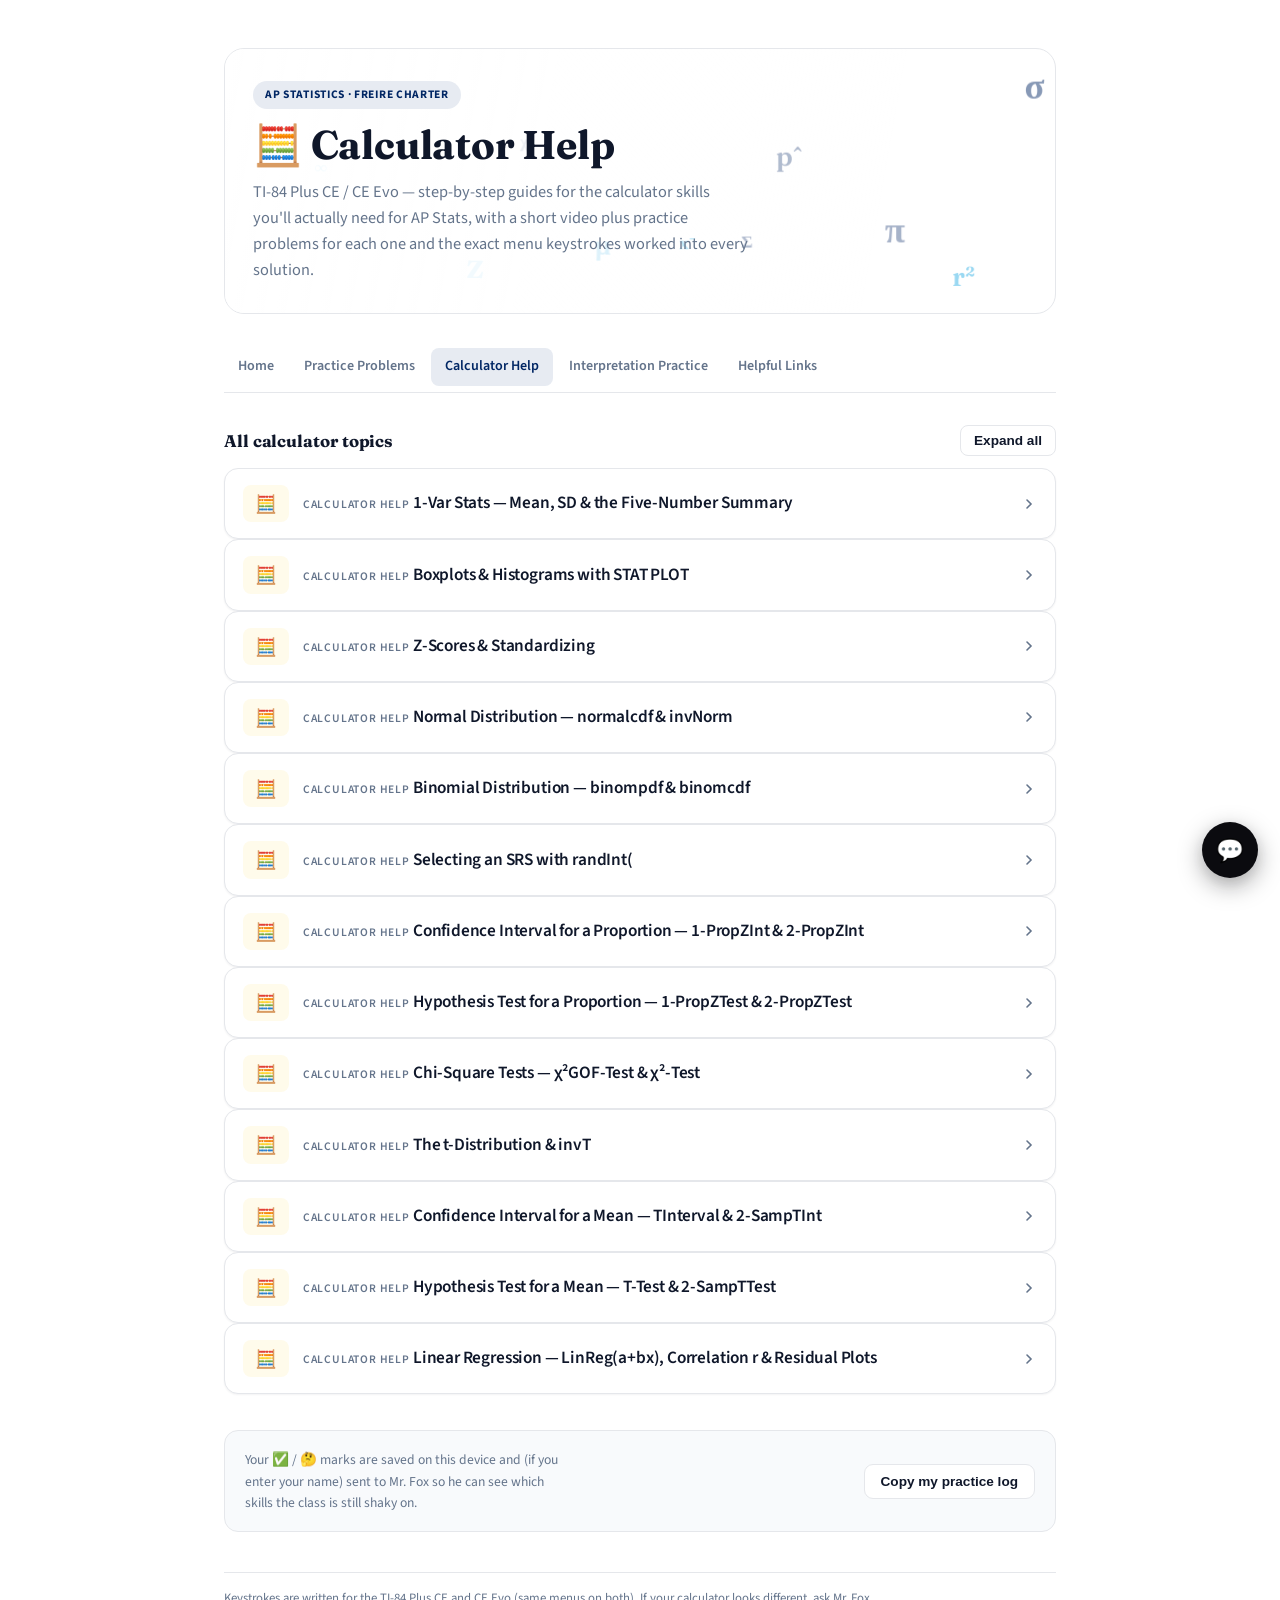
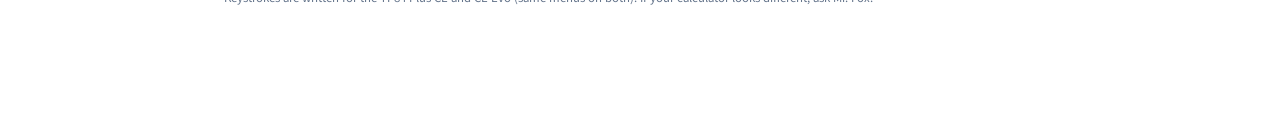
==== calculator.html @ 46e2b370 "Add files via upload" ====
<!doctype html>
<html>
<head>
<meta charset="utf-8">
<meta name="viewport" content="width=device-width,initial-scale=1">
<title>Calculator Help — Stat Index</title>
<link rel="preconnect" href="https://fonts.googleapis.com">
<link rel="preconnect" href="https://fonts.gstatic.com" crossorigin>
<link rel="stylesheet" href="https://fonts.googleapis.com/css2?family=Fraunces:wght@500;600;700&family=Source+Sans+3:wght@400;500;600;700&family=IBM+Plex+Mono:wght@500;600&display=swap">
<link rel="stylesheet" href="styles.css">
</head>
<body>
<div class="wrap">
  <header class="top" data-anim="symbols">
    <div class="symbol-layer" aria-hidden="true"></div>
    <div class="scrim" aria-hidden="true"></div>
    <span class="eyebrow">AP Statistics · Freire Charter</span>
    <h1>🧮 Calculator Help</h1>
    <p>TI-84 Plus CE / CE Evo — step-by-step guides for the calculator skills you'll actually need for AP Stats, with a short video plus practice problems for each one and the exact menu keystrokes worked into every solution.</p>
  </header>

  <nav class="sitenav">
    <a href="index.html" data-nav>Home</a>
    <a href="practice.html" data-nav>Practice Problems</a>
    <a href="calculator.html" data-nav>Calculator Help</a>
    <a href="interpretation.html" data-nav>Interpretation Practice</a>
    <a href="links.html" data-nav>Helpful Links</a>
  </nav>

  <div class="browse-toggle" id="calcSection">
    <h2 style="font-size:1.05rem;margin:0;">All calculator topics</h2>
    <button id="calcExpandAll">Expand all</button>
  </div>
  <div id="calcBrowse"></div>

  <div class="log-bar">
    <p>Your ✅ / 🤔 marks are saved on this device and (if you enter your name) sent to Mr. Fox so he can see which skills the class is still shaky on.</p>
    <button id="copyLog">Copy my practice log</button>
  </div>

  <footer class="note">
    Keystrokes are written for the TI-84 Plus CE and CE Evo (same menus on both). If your calculator looks different, ask Mr. Fox.
  </footer>
</div>

<div class="toast" id="toast"></div>

<div class="name-modal" id="nameModal" hidden>
  <div class="name-modal-box">
    <div class="nm-title">Quick — before that's logged</div>
    <div class="nm-body">What's your name? This lets Mr. Fox see which skills the class is still shaky on. It's saved on this device, so you'll only enter it once.</div>
    <input id="nameInput" type="text" placeholder="First and last name" maxlength="60" autocomplete="off">
    <div class="nm-actions">
      <button id="nameSkip" type="button" class="nm-skip">Skip — just log on my device</button>
      <button id="nameSave" type="button" class="nm-save">Save</button>
    </div>
  </div>
</div>

<script src="data.js"></script>
<script src="app.js"></script>
</body>
</html>
---- styles.css ----
:root{
    --ink:#0f172a;
    --ink-soft:#64748b;
    --paper:#ffffff;
    --bg-subtle:#f8fafc;
    --surface:#ffffff;
    --line:#e5e7eb;
    /* Villanova Navy (Pantone 281) — main accent */
    --accent:#002664;
    --accent-deep:#002664;
    --accent-tint:#e7ebf2;
    /* Villanova Light Blue (Pantone 298) — second accent, used mainly in the hero animations */
    --accent2:#41b6e6;
    --accent2-tint:#e7f6fc;
    /* near-black — "Ask Mr. Fox" widget chrome only */
    --widget:#0b0b0f;
    --widget-ink:#ffffff;
    --success:#059669;
    --success-tint:#ecfdf5;
    --warning:#d97706;
    --warning-tint:#fffbeb;
    --focus:#002664;
    --shadow-sm:0 1px 2px rgba(15,23,42,.05);
    --shadow-md:0 4px 16px rgba(15,23,42,.07);
    --shadow-lg:0 16px 40px rgba(15,23,42,.12);
  }
  @media (prefers-color-scheme: dark){
    :root:not([data-theme="light"]){
      --ink:#f1f5f9;
      --ink-soft:#94a3b8;
      --paper:#0a0c10;
      --bg-subtle:#12151b;
      --surface:#14171f;
      --line:#262b36;
      --accent:#5b8fd6;
      --accent-deep:#8fb8e8;
      --accent-tint:#152036;
      --accent2:#41b6e6;
      --accent2-tint:#12222b;
      --widget:#1a1a22;
      --widget-ink:#ffffff;
      --success:#34d399;
      --success-tint:#0d2a1f;
      --warning:#fbbf24;
      --warning-tint:#332305;
      --focus:#5b8fd6;
      --shadow-sm:0 1px 2px rgba(0,0,0,.3);
      --shadow-md:0 4px 16px rgba(0,0,0,.4);
      --shadow-lg:0 16px 40px rgba(0,0,0,.5);
    }
  }
  :root[data-theme="dark"]{
    --ink:#f1f5f9;
    --ink-soft:#94a3b8;
    --paper:#0a0c10;
    --bg-subtle:#12151b;
    --surface:#14171f;
    --line:#262b36;
    --accent:#5b8fd6;
    --accent-deep:#8fb8e8;
    --accent-tint:#152036;
    --accent2:#41b6e6;
    --accent2-tint:#12222b;
    --widget:#1a1a22;
    --widget-ink:#ffffff;
    --success:#34d399;
    --success-tint:#0d2a1f;
    --warning:#fbbf24;
    --warning-tint:#332305;
    --focus:#5b8fd6;
    --shadow-sm:0 1px 2px rgba(0,0,0,.3);
    --shadow-md:0 4px 16px rgba(0,0,0,.4);
    --shadow-lg:0 16px 40px rgba(0,0,0,.5);
  }

  *{box-sizing:border-box;}
  body{
    background:var(--paper);
    color:var(--ink);
    font-family:"Source Sans 3", ui-sans-serif, system-ui, -apple-system, "Segoe UI", sans-serif;
    line-height:1.55;
    -webkit-font-smoothing:antialiased;
  }
  h1,h2,h3,.display{
    font-family:"Fraunces", Georgia, "Times New Roman", serif;
    font-weight:700;
    letter-spacing:-.005em;
    text-wrap:balance;
    color:var(--ink);
  }
  .mono, .lesson-num, .pages, .ced-chip{
    font-family:"IBM Plex Mono", ui-monospace, "SFMono-Regular", Menlo, monospace;
    font-variant-numeric:tabular-nums;
  }
  a{color:var(--accent-deep);}
  :focus-visible{outline:2px solid var(--focus); outline-offset:2px; border-radius:4px;}

  .wrap{max-width:880px; margin:0 auto; padding:40px 24px 96px;}

  header.top{
    position:relative; overflow:hidden;
    display:flex; flex-direction:column; gap:10px; margin-bottom:28px;
    padding:32px 28px 30px;
    border:1px solid var(--line); border-radius:20px;
    background:var(--paper);
  }
  header.top canvas.bg-anim{
    position:absolute; inset:0; width:100%; height:100%; z-index:0; pointer-events:none;
  }
  header.top .symbol-layer{
    position:absolute; inset:0; z-index:0; pointer-events:none; overflow:hidden;
  }
  header.top .scrim{
    position:absolute; inset:0; z-index:1; pointer-events:none;
    background:linear-gradient(100deg,
      color-mix(in srgb, var(--paper) 88%, transparent) 0%,
      color-mix(in srgb, var(--paper) 82%, transparent) 38%,
      color-mix(in srgb, var(--paper) 15%, transparent) 62%,
      color-mix(in srgb, var(--paper) 0%, transparent) 78%);
  }
  header.top .eyebrow, header.top h1, header.top p{position:relative; z-index:2;}
  header.top .symbol-layer .float-sym{
    position:absolute; font-family:"Fraunces",Georgia,serif; font-weight:600; line-height:1;
    will-change:transform, opacity;
  }
  header.top .eyebrow{
    display:inline-flex; align-self:flex-start;
    font-size:.72rem; letter-spacing:.06em; text-transform:uppercase;
    color:var(--accent-deep); font-weight:700;
    background:var(--accent-tint); border-radius:999px; padding:5px 12px;
  }
  header.top h1{font-size:2.5rem; line-height:1.1; margin:4px 0 2px;}
  header.top p{margin:0; color:var(--ink-soft); font-size:1.02rem; max-width:62ch; line-height:1.6;}
  @media (max-width:560px){
    header.top{padding:26px 20px 24px;}
    header.top h1{font-size:2rem;}
  }

  .searchbar{
    position:sticky; top:0; z-index:5;
    background:color-mix(in srgb, var(--paper) 88%, transparent);
    backdrop-filter:blur(10px); -webkit-backdrop-filter:blur(10px);
    padding:16px 0 14px;
    border-bottom:1px solid var(--line);
    margin-bottom:22px;
  }
  .searchbar .field{
    display:flex; align-items:center; gap:10px;
    background:var(--surface);
    border:1.5px solid var(--line);
    border-radius:12px;
    padding:13px 16px;
    box-shadow:var(--shadow-sm);
    transition:border-color .15s ease, box-shadow .15s ease;
  }
  .searchbar .field:focus-within{border-color:var(--accent); box-shadow:0 0 0 4px var(--accent-tint);}
  .searchbar input{
    flex:1; border:none; background:transparent; color:var(--ink);
    font-size:1.05rem; font-family:inherit; outline:none;
  }
  .searchbar input::placeholder{color:var(--ink-soft); opacity:.75;}
  .searchbar svg{flex:none; color:var(--ink-soft);}
  .hint-row{
    display:flex; flex-wrap:wrap; gap:6px 10px; margin-top:10px; font-size:.83rem; color:var(--ink-soft);
    align-items:center;
  }
  .hint-row button{
    border:none; background:var(--bg-subtle); color:var(--accent-deep); font:inherit; cursor:pointer;
    padding:4px 10px; border-radius:999px; font-weight:600; transition:background .15s ease;
  }
  .hint-row button:hover{background:var(--accent-tint);}

  .results{display:flex; flex-direction:column; gap:12px;}
  .empty-state{
    padding:40px 18px; text-align:center; color:var(--ink-soft);
    background:var(--bg-subtle); border-radius:14px; border:1px solid var(--line);
  }

  .card{
    background:var(--surface); border:1px solid var(--line); border-radius:14px;
    overflow:hidden; box-shadow:var(--shadow-sm);
    transition:box-shadow .15s ease, border-color .15s ease;
  }
  .card:hover{box-shadow:var(--shadow-md); border-color:color-mix(in srgb, var(--accent) 35%, var(--line));}
  .card-head{
    width:100%; text-align:left; display:flex; align-items:center; gap:14px;
    padding:16px 18px; background:none; border:none; cursor:pointer; font:inherit; color:var(--ink);
  }
  .card-head:hover{background:var(--bg-subtle);}
  .lesson-num{
    flex:none; font-size:.9rem; font-weight:700; color:var(--accent-deep);
    background:var(--accent-tint); border-radius:8px; padding:5px 9px; min-width:2.6em; text-align:center;
  }
  .card-head .titles{flex:1; min-width:0;}
  .card-head .titles .unit-line{font-size:.72rem; color:var(--ink-soft); text-transform:uppercase; letter-spacing:.07em; font-weight:600;}
  .card-head .titles .lesson-title{font-size:1.08rem; font-weight:600; margin-top:2px; letter-spacing:-.01em;}
  .card-head .chev{flex:none; color:var(--ink-soft); transition:transform .15s ease;}
  .card.open .card-head .chev{transform:rotate(90deg);}
  .match-score{flex:none; font-size:.7rem; color:var(--ink-soft);}

  .card-body{padding:4px 20px 22px; border-top:1px solid var(--line);}
  .card-body section{margin-top:20px;}
  .card-body h3{font-size:.74rem; text-transform:uppercase; letter-spacing:.07em; font-weight:700; color:var(--ink-soft); margin:0 0 9px;}

  .ced-row{display:flex; flex-wrap:wrap; gap:6px;}
  .ced-chip{
    font-size:.74rem; background:var(--bg-subtle); color:var(--accent-deep); font-weight:600;
    border-radius:999px; padding:3px 10px; border:1px solid var(--line);
  }

  .targets{margin:0; padding-left:1.2em; display:flex; flex-direction:column; gap:6px;}
  .targets li{font-size:.95rem;}

  .reading-box{
    background:var(--bg-subtle); border:1px solid var(--line); border-radius:12px; padding:14px 16px;
    display:flex; flex-direction:column; gap:6px;
  }
  .reading-box .pages{font-size:1.05rem; font-weight:700; color:var(--accent-deep);}
  .reading-box .section-name{font-size:.85rem; color:var(--ink-soft);}
  .reading-box .note{font-size:.88rem; color:var(--ink-soft);}
  .reading-box.missing{background:var(--warning-tint);}
  .reading-box.missing .pages{color:var(--warning);}
  .mm-link{font-size:.88rem; margin-top:2px;}

  .problem{
    border:1px solid var(--line); border-radius:12px; margin-top:12px; padding:15px 16px;
    background:var(--surface);
  }
  .problem .p-label{font-size:.72rem; text-transform:uppercase; letter-spacing:.06em; font-weight:700; color:var(--ink-soft); margin-bottom:6px;}
  .problem .p-prompt{font-size:.96rem; white-space:pre-wrap;}
  .reveal-btn{
    margin-top:12px; border:1px solid var(--line); color:var(--ink); background:var(--surface);
    padding:7px 14px; border-radius:8px; font-size:.85rem; font-weight:600; cursor:pointer;
    transition:border-color .15s ease, background .15s ease;
  }
  .reveal-btn:hover{border-color:var(--accent); color:var(--accent-deep); background:var(--accent-tint);}
  .answer-box{
    margin-top:13px; padding-top:13px; border-top:1px dashed var(--line);
  }
  .answer-box .ans{font-weight:700; color:var(--success); margin-bottom:6px; font-size:.95rem;}
  .answer-box .sol{white-space:pre-wrap; font-size:.92rem; color:var(--ink-soft);}
  .self-check{display:flex; gap:8px; margin-top:12px; flex-wrap:wrap;}
  .self-check button{
    font-size:.82rem; font-weight:600; border-radius:999px; border:1px solid var(--line); background:var(--surface);
    padding:6px 13px; cursor:pointer; color:var(--ink-soft); transition:all .15s ease;
  }
  .self-check button:hover{border-color:var(--ink-soft);}
  .self-check button.got.active{background:var(--success-tint); border-color:var(--success); color:var(--success);}
  .self-check button.shaky.active{background:var(--warning-tint); border-color:var(--warning); color:var(--warning);}

  .browse-toggle{
    display:flex; justify-content:space-between; align-items:center; margin:32px 0 12px;
  }
  .browse-toggle h2{font-size:1.15rem;}
  .browse-toggle button{
    border:1px solid var(--line); background:var(--surface); color:var(--ink);
    border-radius:8px; padding:7px 13px; font-size:.85rem; font-weight:600; cursor:pointer;
    transition:border-color .15s ease;
  }
  .browse-toggle button:hover{border-color:var(--accent); color:var(--accent-deep);}
  .unit-group{margin-bottom:12px; border:1px solid var(--line); border-radius:12px; padding:2px 14px; background:var(--surface);}
  .unit-group summary{
    cursor:pointer; font-size:1.02rem; font-weight:700; letter-spacing:-.01em;
    padding:13px 2px; list-style:none; display:flex; align-items:center; gap:8px;
  }
  .unit-group summary::-webkit-details-marker{display:none;}
  .unit-group summary .u-chev{transition:transform .15s ease; color:var(--ink-soft); font-size:.85rem;}
  .unit-group[open] summary .u-chev{transform:rotate(90deg);}
  .unit-list{display:flex; flex-direction:column; gap:7px; padding:2px 0 14px 2px;}
  .unit-list button.mini{
    display:flex; gap:10px; align-items:center; text-align:left; width:100%;
    border:1px solid var(--line); background:var(--bg-subtle); border-radius:9px; padding:9px 12px;
    font:inherit; color:var(--ink); cursor:pointer; transition:border-color .15s ease, background .15s ease;
  }
  .unit-list button.mini:hover{background:var(--accent-tint); border-color:var(--accent);}
  .unit-list .lesson-num{font-size:.8rem; padding:3px 7px; min-width:2.2em;}
  .unit-frq-btn{
    display:flex; gap:10px; align-items:center; text-align:left; width:100%;
    border:1px dashed var(--accent); background:var(--accent-tint); border-radius:9px; padding:9px 12px;
    font:inherit; font-weight:700; color:var(--accent-deep); cursor:pointer; margin-top:3px;
  }
  .unit-frq-btn:hover{filter:brightness(0.97);}

  .frq-card{margin-bottom:8px;}
  .frq-header{padding-bottom:14px; margin-bottom:16px; border-bottom:1px solid var(--line);}
  .frq-title{font-weight:700; font-size:1.2rem; letter-spacing:-.01em;}
  .frq-sub{font-size:.85rem; color:var(--ink-soft); margin-top:3px;}
  .frq-points{
    display:inline-block; font-family:"IBM Plex Mono",monospace; font-size:.72rem; font-weight:700;
    background:var(--accent-tint); color:var(--accent-deep); border-radius:6px; padding:2px 7px; margin-top:8px;
  }
  .frq-rubric{white-space:pre-wrap; font-size:.9rem; color:var(--ink-soft); margin-bottom:12px; padding-bottom:12px; border-bottom:1px dashed var(--line);}
  .frq-sample-label{font-weight:700; font-size:.88rem; color:var(--ink); margin-bottom:4px;}

  .log-bar{
    margin-top:36px; padding:18px 20px; border:1px solid var(--line); border-radius:14px; background:var(--bg-subtle);
    display:flex; flex-wrap:wrap; gap:12px; align-items:center; justify-content:space-between;
  }
  .log-bar p{margin:0; font-size:.85rem; color:var(--ink-soft); max-width:46ch;}
  .log-bar button{
    border:1px solid var(--line); color:var(--ink); background:var(--surface);
    padding:9px 16px; border-radius:9px; font-size:.85rem; font-weight:700; cursor:pointer; white-space:nowrap;
    transition:border-color .15s ease, color .15s ease;
  }
  .log-bar button:hover{border-color:var(--accent); color:var(--accent-deep);}
  .toast{
    position:fixed; bottom:24px; left:50%; transform:translateX(-50%);
    background:var(--ink); color:var(--paper); padding:10px 18px; border-radius:999px;
    font-size:.85rem; font-weight:600; opacity:0; pointer-events:none; transition:opacity .25s ease;
    box-shadow:var(--shadow-lg);
  }
  .toast.show{opacity:1;}

  footer.note{margin-top:40px; font-size:.8rem; color:var(--ink-soft); border-top:1px solid var(--line); padding-top:16px;}

  .coming-up{
    margin:20px 0 26px; padding:18px 20px; border:1px solid var(--line); border-radius:16px;
    background:var(--surface); box-shadow:var(--shadow-sm);
    border-left:3px solid var(--accent);
  }
  .cu-title{font-size:1.05rem; margin:0 0 4px; font-weight:700; color:var(--ink);}
  .cu-stale{font-size:.74rem; color:var(--ink-soft); margin:0 0 12px;}
  .cu-item{padding:11px 0; border-top:1px solid var(--line);}
  .cu-item:first-of-type{border-top:none; padding-top:2px;}
  .cu-row{display:flex; flex-wrap:wrap; align-items:baseline; gap:8px 10px;}
  .cu-date{font-family:"IBM Plex Mono",monospace; font-size:.78rem; font-weight:700; color:var(--accent-deep); white-space:nowrap;}
  .cu-name{font-weight:700;}
  .cu-days{font-size:.75rem; color:var(--warning); font-weight:700; margin-left:auto;}
  .cu-review{font-size:.85rem; color:var(--ink-soft); margin-top:6px;}
  .cu-review button{
    border:1px solid var(--line); color:var(--accent-deep); background:var(--surface);
    padding:3px 10px; border-radius:999px; font-size:.78rem; font-weight:700; cursor:pointer; margin:3px 4px 0 0;
    transition:border-color .15s ease;
  }
  .cu-review button:hover{border-color:var(--accent); background:var(--accent-tint);}
  .cu-mixed{
    display:inline-flex; align-items:center; gap:6px; margin-top:10px;
    border:1px solid var(--accent); color:#fff; background:var(--accent);
    padding:7px 15px; border-radius:9px; font-size:.82rem; font-weight:700; cursor:pointer;
    transition:filter .15s ease;
  }
  .cu-mixed:hover{filter:brightness(1.08);}

  .mixed-review{margin-bottom:8px;}
  .mr-header{
    display:flex; flex-wrap:wrap; justify-content:space-between; align-items:flex-end; gap:10px 16px;
    padding-bottom:14px; margin-bottom:16px; border-bottom:1px solid var(--line);
  }
  .mr-title{font-weight:700; font-size:1.2rem; letter-spacing:-.01em;}
  .mr-sub{font-size:.85rem; color:var(--ink-soft); margin-top:3px;}
  .mr-shuffle{
    border:1px solid var(--line); color:var(--ink); background:var(--surface);
    padding:8px 15px; border-radius:9px; font-size:.85rem; font-weight:700; cursor:pointer; white-space:nowrap;
    transition:border-color .15s ease, color .15s ease;
  }
  .mr-shuffle:hover{border-color:var(--accent); color:var(--accent-deep);}
  .mr-list .problem{margin-top:0; margin-bottom:12px;}
  .mr-lesson-badge{
    display:inline-block; font-family:"IBM Plex Mono",monospace; font-size:.72rem; font-weight:700;
    background:var(--accent-tint); color:var(--accent-deep); border-radius:6px; padding:2px 6px; margin-right:6px;
  }

  .name-modal{
    position:fixed; inset:0; background:rgba(15,23,42,.5); display:flex; align-items:center; justify-content:center;
    padding:20px; z-index:50; backdrop-filter:blur(2px);
  }
  .name-modal[hidden]{display:none;}
  .name-modal-box{
    background:var(--surface); border:1px solid var(--line); border-radius:16px; padding:24px 24px 20px; max-width:380px; width:100%;
    box-shadow:var(--shadow-lg);
  }
  .nm-title{font-weight:700; font-size:1.08rem; margin-bottom:8px; letter-spacing:-.01em;}
  .nm-body{font-size:.88rem; color:var(--ink-soft); margin-bottom:16px; line-height:1.55;}
  .name-modal-box input{
    width:100%; border:1.5px solid var(--line); background:var(--bg-subtle); color:var(--ink);
    border-radius:9px; padding:10px 12px; font:inherit; margin-bottom:16px;
  }
  .name-modal-box input:focus{outline:none; border-color:var(--accent); box-shadow:0 0 0 4px var(--accent-tint);}
  .nm-actions{display:flex; justify-content:space-between; align-items:center; gap:10px;}
  .nm-skip{background:none; border:none; color:var(--ink-soft); font-size:.82rem; cursor:pointer; text-decoration:underline; padding:0;}
  .nm-save{
    background:var(--accent); color:#fff; border:none; border-radius:9px;
    padding:10px 18px; font-weight:700; font-size:.9rem; cursor:pointer; box-shadow:var(--shadow-sm);
    transition:filter .15s ease;
  }
  .nm-save:hover{filter:brightness(1.08);}

  .calc-intro{font-size:.95rem; color:var(--ink-soft); margin:-6px 0 18px; max-width:64ch; line-height:1.6;}
  .calc-card .lesson-num.calc-num{font-size:1.1rem; background:var(--warning-tint); color:var(--warning);}
  .calc-lesson-chip{cursor:pointer;}
  .calc-lesson-chip:hover{background:var(--surface); border-color:var(--accent);}
  .video-card{
    display:flex; gap:14px; align-items:center; background:var(--bg-subtle);
    border:1px solid var(--line); border-radius:12px; padding:13px 15px;
  }
  .video-thumb{
    flex:none; width:60px; height:60px; border-radius:10px; background:var(--accent);
    display:flex; align-items:center; justify-content:center; color:#fff;
    text-decoration:none; transition:filter .15s ease;
  }
  .video-thumb:hover{filter:brightness(1.08);}
  .video-meta{min-width:0;}
  .video-title{font-weight:700; font-size:.95rem; color:var(--ink);}
  .video-channel{font-size:.82rem; color:var(--ink-soft); margin-top:2px;}
  .video-link{
    display:inline-block; margin-top:6px; font-size:.85rem; font-weight:700;
    color:var(--accent-deep); text-decoration:none;
  }
  .video-link:hover{text-decoration:underline;}

/* ---------- site nav (multi-page shell, Stripe/Mintlify-style top bar) ---------- */
.sitenav{
  position:sticky; top:0; z-index:6;
  display:flex; flex-wrap:wrap; gap:2px; margin:0 0 30px;
  background:color-mix(in srgb, var(--paper) 85%, transparent);
  backdrop-filter:blur(10px); -webkit-backdrop-filter:blur(10px);
  border-bottom:1px solid var(--line); padding:6px 0;
}
.sitenav a{
  font-size:.88rem; font-weight:600; color:var(--ink-soft); text-decoration:none;
  padding:8px 14px; border-radius:8px; transition:color .15s ease, background .15s ease;
}
.sitenav a:hover{color:var(--ink); background:var(--bg-subtle);}
.sitenav a.active{color:var(--accent-deep); background:var(--accent-tint);}

/* ---------- home nav cards ---------- */
.nav-cards{display:grid; grid-template-columns:repeat(auto-fit,minmax(230px,1fr)); gap:16px; margin:30px 0 34px;}
.nav-card{
  display:flex; flex-direction:column; gap:8px; text-decoration:none;
  background:var(--surface); border:1px solid var(--line); border-radius:16px; padding:22px 22px 20px;
  box-shadow:var(--shadow-sm);
  transition:border-color .15s ease, transform .15s ease, box-shadow .15s ease;
}
.nav-card:hover{border-color:var(--accent); transform:translateY(-2px); box-shadow:var(--shadow-md);}
.nav-card .nc-icon{
  font-size:1.3rem; width:42px; height:42px; display:flex; align-items:center; justify-content:center;
  background:var(--accent-tint); border-radius:11px; margin-bottom:2px;
}
.nav-card .nc-title{font-weight:700; font-size:1.08rem; color:var(--ink); letter-spacing:-.01em;}
.nav-card .nc-desc{font-size:.88rem; color:var(--ink-soft); line-height:1.5;}

/* ---------- helpful links page ---------- */
.link-group{margin-bottom:30px;}
.link-group h2{font-size:1.05rem; margin:0 0 12px; letter-spacing:-.01em;}
.link-list{display:flex; flex-direction:column; gap:9px;}
.link-item{
  display:flex; flex-direction:column; gap:3px; text-decoration:none;
  background:var(--surface); border:1px solid var(--line); border-radius:12px; padding:13px 16px;
  transition:border-color .15s ease, box-shadow .15s ease;
}
.link-item:hover{border-color:var(--accent); box-shadow:var(--shadow-sm);}
.link-item .li-title{font-weight:700; color:var(--ink); font-size:.96rem;}
.link-item .li-desc{font-size:.84rem; color:var(--ink-soft);}

/* ---------- interpretation practice (reuses .problem for the card shell) ---------- */
.problem.interp-card .ic-cat{font-size:.72rem; text-transform:uppercase; letter-spacing:.06em; color:var(--accent-deep); font-weight:700; margin-bottom:7px;}
.problem.interp-card .ic-title{font-weight:700; font-size:1.02rem; margin-bottom:7px; letter-spacing:-.01em;}
.problem.interp-card textarea{
  width:100%; min-height:64px; margin-top:10px; border:1.5px solid var(--line); border-radius:9px; padding:10px 12px;
  font:inherit; font-size:.93rem; color:var(--ink); background:var(--bg-subtle); resize:vertical;
}
.problem.interp-card textarea:focus{outline:none; border-color:var(--accent); box-shadow:0 0 0 4px var(--accent-tint); background:var(--surface);}

/* ---------- "Ask Mr. Fox" chat launcher (bottom-corner, Stripe-style) ---------- */
.ask-fab{
  position:fixed; right:22px; bottom:22px; z-index:40;
  width:56px; height:56px; border-radius:50%; border:none; cursor:pointer;
  background:var(--widget); color:var(--widget-ink); font-size:1.4rem;
  display:flex; align-items:center; justify-content:center;
  box-shadow:0 8px 24px rgba(11,11,15,.35), var(--shadow-md);
  transition:transform .15s ease, filter .15s ease;
}
.ask-fab:hover{transform:translateY(-2px); filter:brightness(1.15);}
.ask-fab.is-open{transform:scale(0.92);}
.ask-panel{
  position:fixed; right:22px; bottom:90px; z-index:40;
  width:340px; max-width:calc(100vw - 32px); max-height:min(480px, calc(100vh - 130px));
  background:var(--surface); border:1px solid var(--line); border-radius:16px;
  box-shadow:var(--shadow-lg); overflow:hidden;
  display:flex; flex-direction:column;
}
.ask-panel[hidden]{display:none;}
.ask-panel-head{
  background:var(--widget); color:var(--widget-ink); padding:16px 18px; display:flex; align-items:flex-start; justify-content:space-between; gap:10px; flex:none;
}
.ask-panel-head .aph-title{font-weight:700; font-size:.98rem; letter-spacing:-.01em;}
.ask-panel-head .aph-sub{font-size:.78rem; opacity:.85; margin-top:2px;}
.ask-panel-close{background:rgba(255,255,255,.18); border:none; color:#fff; width:24px; height:24px; border-radius:7px; cursor:pointer; font-size:.9rem; line-height:1; flex:none;}
.ask-panel-close:hover{background:rgba(255,255,255,.3);}
.ask-panel-body{padding:16px 18px 18px; overflow-y:auto; display:flex; flex-direction:column; gap:10px;}
.ask-panel-body label{font-size:.78rem; font-weight:600; color:var(--ink-soft); margin-bottom:-4px;}
.ask-panel-body input[type="text"], .ask-panel-body textarea{
  width:100%; border:1.5px solid var(--line); background:var(--bg-subtle); color:var(--ink);
  border-radius:9px; padding:9px 11px; font:inherit; font-size:.9rem; resize:vertical;
}
.ask-panel-body input[type="text"]:focus, .ask-panel-body textarea:focus{
  outline:none; border-color:var(--accent); box-shadow:0 0 0 4px var(--accent-tint); background:var(--surface);
}
.ask-panel-body textarea{min-height:78px;}
.ask-send{
  background:var(--accent); color:#fff; border:none; border-radius:9px; padding:10px 16px;
  font-weight:700; font-size:.9rem; cursor:pointer; transition:filter .15s ease;
}
.ask-send:hover{filter:brightness(1.08);}
.ask-send:disabled{opacity:.6; cursor:default;}
.ask-panel-note{font-size:.74rem; color:var(--ink-soft); line-height:1.4;}
.ask-status{font-size:.85rem; font-weight:600; color:var(--success); display:none;}
.ask-status.show{display:block;}
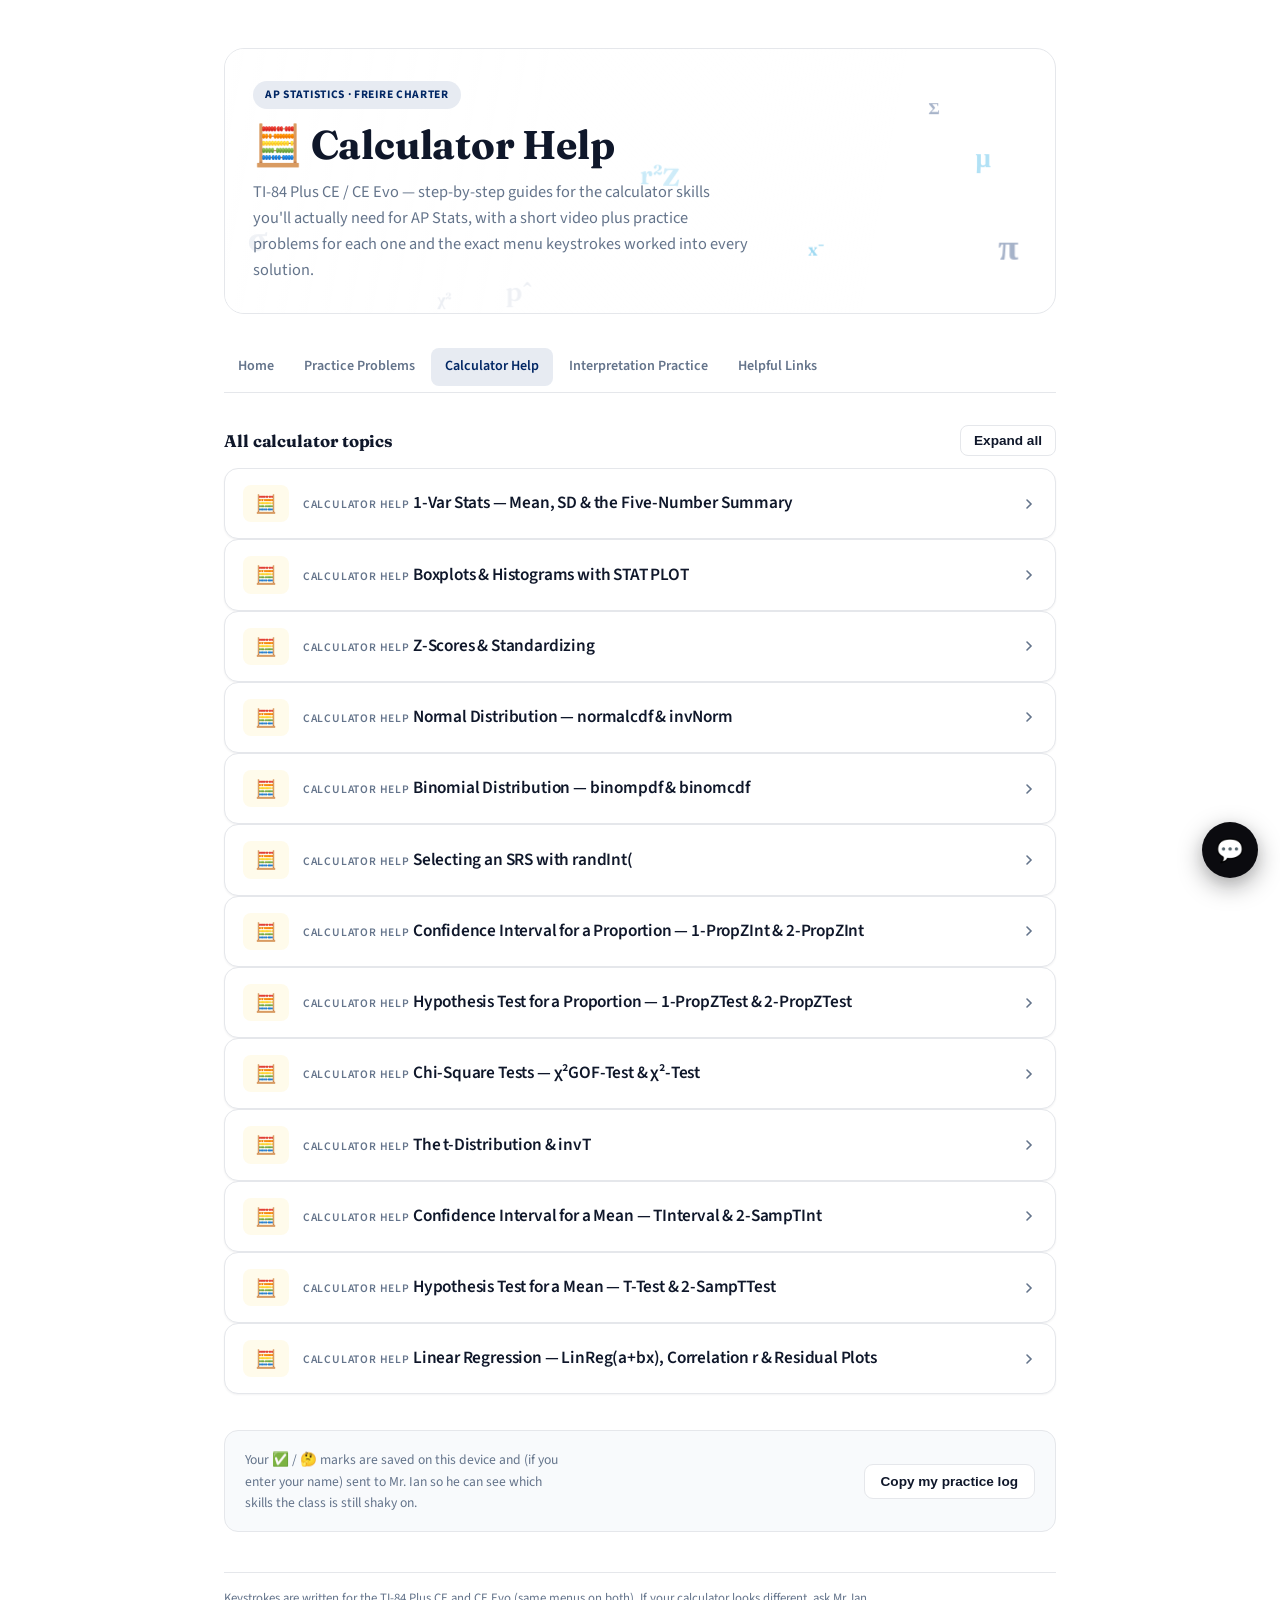
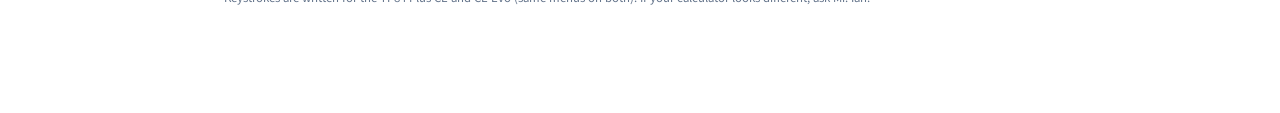
==== commit a514141e: "Add files via upload" ====
--- a/calculator.html
+++ b/calculator.html
@@ -34,12 +34,12 @@
   <div id="calcBrowse"></div>
 
   <div class="log-bar">
-    <p>Your ✅ / 🤔 marks are saved on this device and (if you enter your name) sent to Mr. Fox so he can see which skills the class is still shaky on.</p>
+    <p>Your ✅ / 🤔 marks are saved on this device and (if you enter your name) sent to Mr. Ian so he can see which skills the class is still shaky on.</p>
     <button id="copyLog">Copy my practice log</button>
   </div>
 
   <footer class="note">
-    Keystrokes are written for the TI-84 Plus CE and CE Evo (same menus on both). If your calculator looks different, ask Mr. Fox.
+    Keystrokes are written for the TI-84 Plus CE and CE Evo (same menus on both). If your calculator looks different, ask Mr. Ian.
   </footer>
 </div>
 
@@ -48,7 +48,7 @@
 <div class="name-modal" id="nameModal" hidden>
   <div class="name-modal-box">
     <div class="nm-title">Quick — before that's logged</div>
-    <div class="nm-body">What's your name? This lets Mr. Fox see which skills the class is still shaky on. It's saved on this device, so you'll only enter it once.</div>
+    <div class="nm-body">What's your name? This lets Mr. Ian see which skills the class is still shaky on. It's saved on this device, so you'll only enter it once.</div>
     <input id="nameInput" type="text" placeholder="First and last name" maxlength="60" autocomplete="off">
     <div class="nm-actions">
       <button id="nameSkip" type="button" class="nm-skip">Skip — just log on my device</button>
--- a/styles.css
+++ b/styles.css
@@ -507,3 +507,20 @@
 .ask-panel-note{font-size:.74rem; color:var(--ink-soft); line-height:1.4;}
 .ask-status{font-size:.85rem; font-weight:600; color:var(--success); display:none;}
 .ask-status.show{display:block;}
+.ask-suggest{
+  border-top:1px dashed var(--line); margin-top:2px; padding-top:12px;
+  display:flex; flex-direction:column; gap:8px;
+}
+.ask-suggest .as-lead{font-size:.82rem; font-weight:600; color:var(--ink-soft);}
+.ask-suggest-item{
+  background:var(--bg-subtle); border:1px solid var(--line); border-radius:10px; padding:10px 12px;
+  display:flex; flex-direction:column; gap:3px;
+}
+.ask-suggest-item .asi-lesson{font-size:.88rem; font-weight:700; color:var(--ink);}
+.ask-suggest-item .asi-pages{font-size:.78rem; color:var(--ink-soft);}
+.asi-go{
+  align-self:flex-start; margin-top:4px; border:none; background:var(--accent); color:#fff;
+  font-size:.8rem; font-weight:700; border-radius:7px; padding:6px 12px; cursor:pointer;
+  transition:filter .15s ease;
+}
+.asi-go:hover{filter:brightness(1.1);}
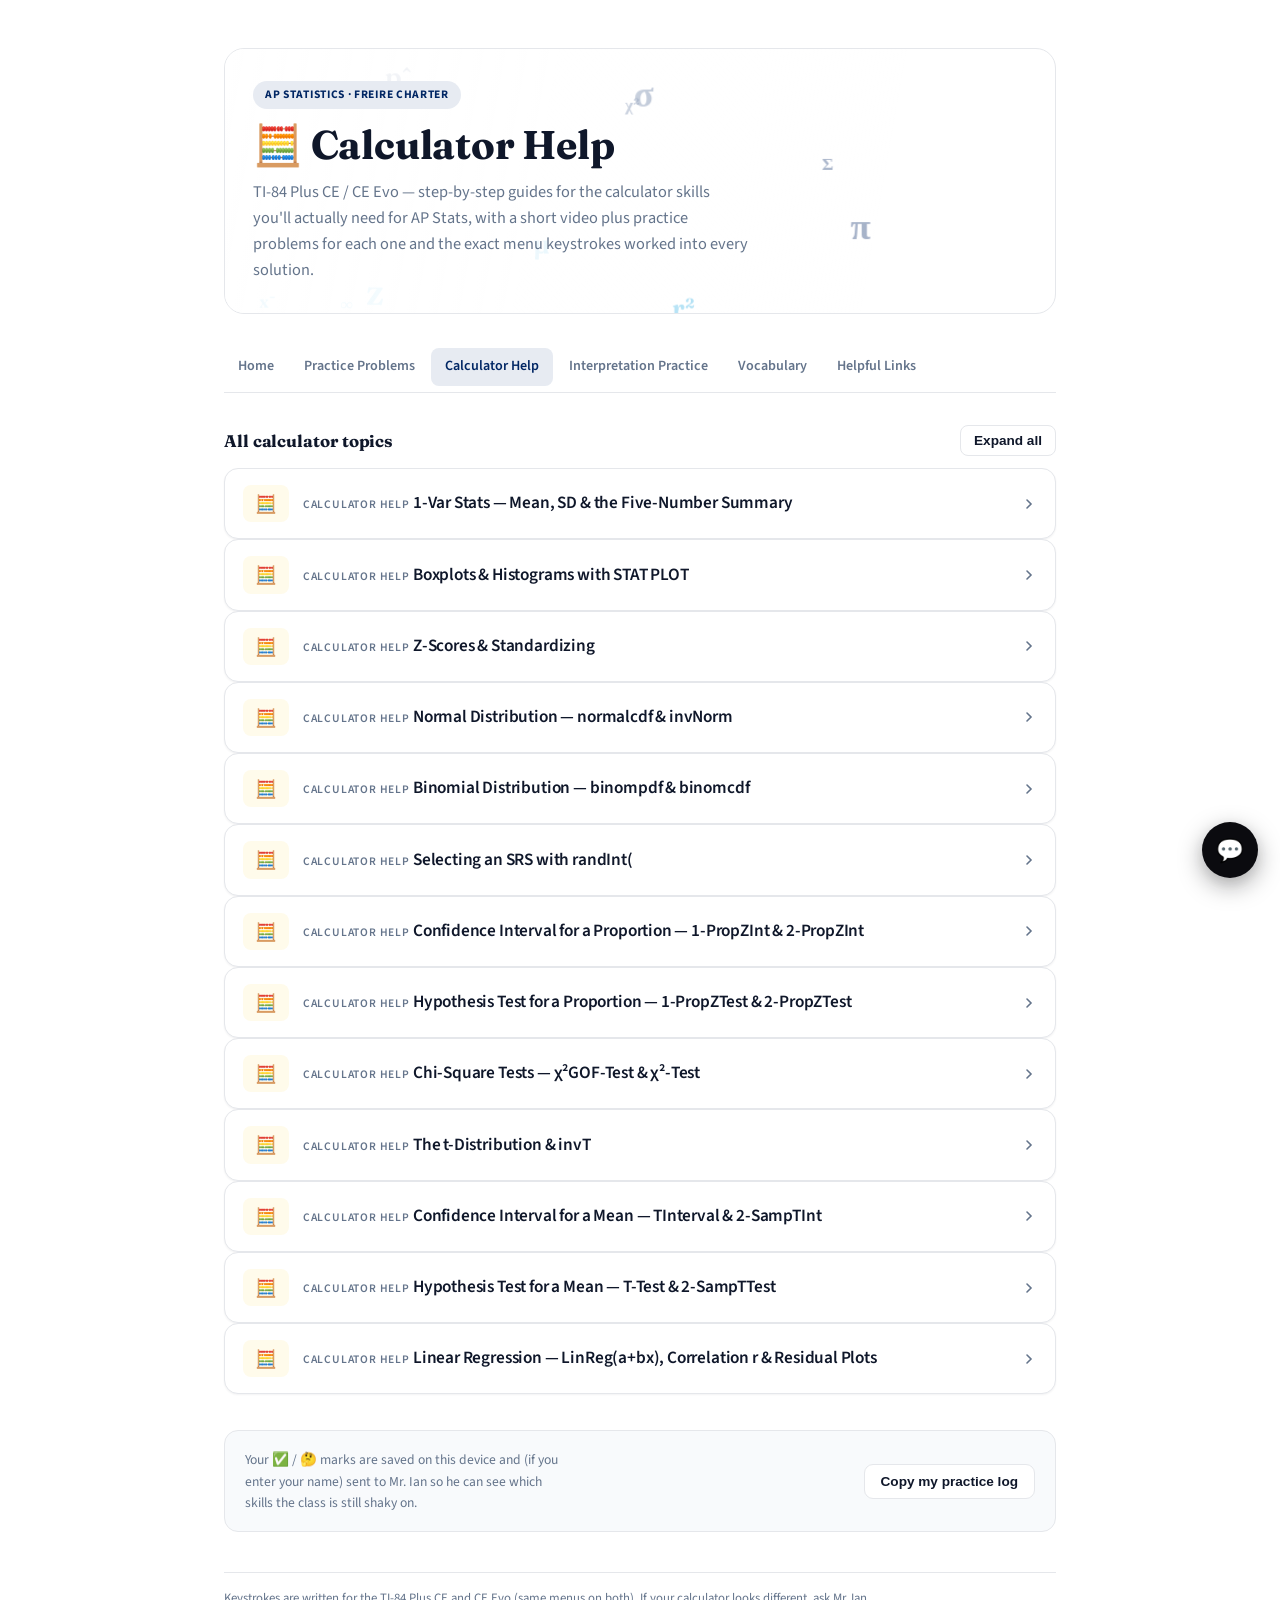
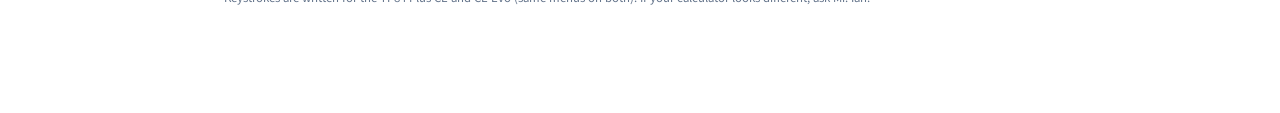
==== commit 25814f43: "Add files via upload" ====
--- a/calculator.html
+++ b/calculator.html
@@ -24,6 +24,7 @@
     <a href="practice.html" data-nav>Practice Problems</a>
     <a href="calculator.html" data-nav>Calculator Help</a>
     <a href="interpretation.html" data-nav>Interpretation Practice</a>
+    <a href="vocab.html" data-nav>Vocabulary</a>
     <a href="links.html" data-nav>Helpful Links</a>
   </nav>
 
--- a/styles.css
+++ b/styles.css
@@ -221,7 +221,6 @@
   .reading-box .note{font-size:.88rem; color:var(--ink-soft);}
   .reading-box.missing{background:var(--warning-tint);}
   .reading-box.missing .pages{color:var(--warning);}
-  .mm-link{font-size:.88rem; margin-top:2px;}
 
   .problem{
     border:1px solid var(--line); border-radius:12px; margin-top:12px; padding:15px 16px;
@@ -462,6 +461,16 @@
 }
 .problem.interp-card textarea:focus{outline:none; border-color:var(--accent); box-shadow:0 0 0 4px var(--accent-tint); background:var(--surface);}
 
+/* ---------- vocabulary flashcards (reuses .problem for the card shell) ---------- */
+.problem.vocab-card .vc-meta{font-size:.72rem; text-transform:uppercase; letter-spacing:.06em; color:var(--accent-deep); font-weight:700; margin-bottom:8px;}
+.problem.vocab-card .vc-term{font-family:"Fraunces", Georgia, serif; font-weight:700; font-size:1.3rem; letter-spacing:-.01em;}
+.vocab-lesson-heading{
+  font-size:.76rem; text-transform:uppercase; letter-spacing:.07em; font-weight:700; color:var(--ink-soft);
+  margin:20px 0 10px; padding-top:14px; border-top:1px solid var(--line);
+}
+.vocab-list .vocab-lesson-heading:first-child{margin-top:6px; padding-top:0; border-top:none;}
+.vocab-count{font-family:"IBM Plex Mono", ui-monospace, monospace; font-size:.72rem; color:var(--ink-soft); font-weight:500; margin-left:6px;}
+
 /* ---------- "Ask Mr. Fox" chat launcher (bottom-corner, Stripe-style) ---------- */
 .ask-fab{
   position:fixed; right:22px; bottom:22px; z-index:40;
@@ -518,8 +527,9 @@
 }
 .ask-suggest-item .asi-lesson{font-size:.88rem; font-weight:700; color:var(--ink);}
 .ask-suggest-item .asi-pages{font-size:.78rem; color:var(--ink-soft);}
+.asi-actions{display:flex; flex-wrap:wrap; align-items:center; gap:10px 14px; margin-top:4px;}
 .asi-go{
-  align-self:flex-start; margin-top:4px; border:none; background:var(--accent); color:#fff;
+  border:none; background:var(--accent); color:#fff;
   font-size:.8rem; font-weight:700; border-radius:7px; padding:6px 12px; cursor:pointer;
   transition:filter .15s ease;
 }
